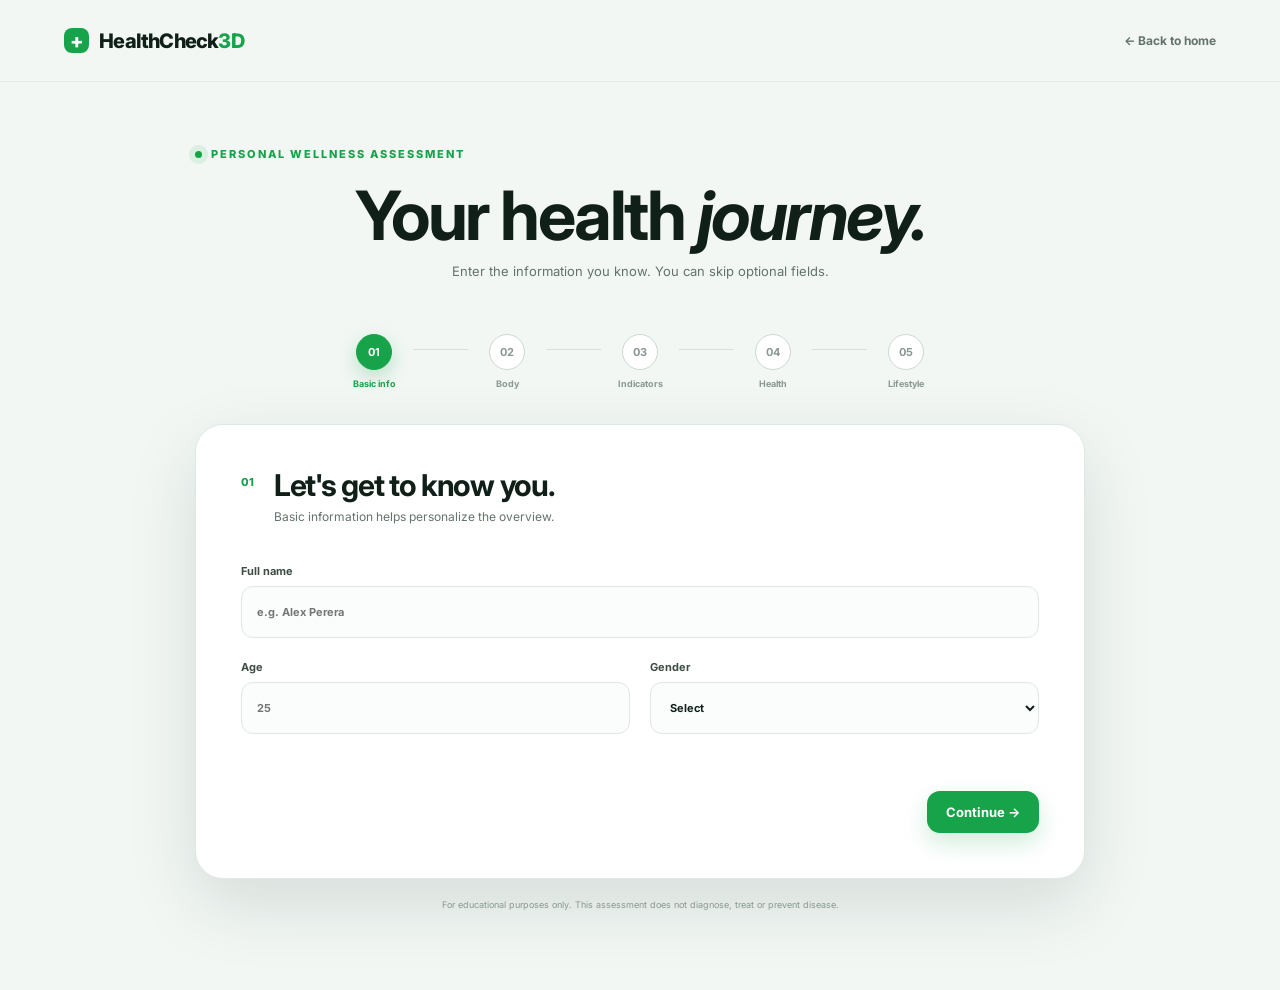
==== backend/src/main/resources/static/health.html @ 6fb9fbba "Commit 3 - Connect health assessment with Spring Boot backend" ====
<!DOCTYPE html>
<html lang="en">
<head>
  <meta charset="UTF-8">
  <meta name="viewport" content="width=device-width, initial-scale=1.0">
  <title>Health Assessment | HealthCheck 3D</title>
  <link rel="preconnect" href="https://fonts.googleapis.com">
  <link rel="preconnect" href="https://fonts.gstatic.com" crossorigin>
  <link href="https://fonts.googleapis.com/css2?family=Inter:wght@400;500;600;700;800&display=swap" rel="stylesheet">
  <link rel="stylesheet" href="style.css">
</head>
<body class="assessment-body">
  <nav class="nav assessment-nav">
    <a class="brand" href="index.html"><span class="brand-mark">+</span> HealthCheck<span>3D</span></a>
    <a class="back-link" href="index.html">← Back to home</a>
  </nav>

  <main class="assessment">
    <div class="assessment-head">
      <div class="eyebrow"><span class="pulse-dot"></span> PERSONAL WELLNESS ASSESSMENT</div>
      <h1>Your health <em>journey.</em></h1>
      <p>Enter the information you know. You can skip optional fields.</p>
    </div>

    <div class="journey">
      <div class="step active" data-step="1"><b>01</b><span>Basic info</span></div>
      <div class="line"></div><div class="step" data-step="2"><b>02</b><span>Body</span></div>
      <div class="line"></div><div class="step" data-step="3"><b>03</b><span>Indicators</span></div>
      <div class="line"></div><div class="step" data-step="4"><b>04</b><span>Health</span></div>
      <div class="line"></div><div class="step" data-step="5"><b>05</b><span>Lifestyle</span></div>
    </div>

    <form id="healthForm" class="health-form">
      <section class="form-step active" data-panel="1">
        <div class="panel-title"><span>01</span><div><h2>Let's get to know you.</h2><p>Basic information helps personalize the overview.</p></div></div>
        <label>Full name <input id="name" type="text" placeholder="e.g. Alex Perera"></label>
        <div class="two-inputs"><label>Age <input id="age" type="number" min="1" max="120" placeholder="25"></label>
        <label>Gender <select id="gender"><option value="">Select</option><option>Male</option><option>Female</option><option>Prefer not to say</option></select></label></div>
        <div class="form-actions"><span></span><button type="button" class="primary-btn next-btn">Continue →</button></div>
      </section>

      <section class="form-step" data-panel="2">
        <div class="panel-title"><span>02</span><div><h2>Your body metrics.</h2><p>These values are used to calculate BMI.</p></div></div>
        <div class="two-inputs"><label>Height <div class="unit-input"><input id="height" type="number" min="50" max="250" placeholder="170"><span>cm</span></div></label>
        <label>Weight <div class="unit-input"><input id="weight" type="number" min="10" max="400" step="0.1" placeholder="65"><span>kg</span></div></label></div>
        <div class="mini-info"><span>⚖</span><p>BMI is a screening measure and should be interpreted with other factors.</p></div>
        <div class="form-actions"><button type="button" class="ghost-btn prev-btn">← Back</button><button type="button" class="primary-btn next-btn">Continue →</button></div>
      </section>

      <section class="form-step" data-panel="3">
        <div class="panel-title"><span>03</span><div><h2>Your health indicators.</h2><p>Optional measurements. Enter values only if you know them.</p></div></div>
        <div class="three-inputs">
          <label>Blood sugar <div class="unit-input"><input id="sugar" type="number" step="0.1" placeholder="e.g. 95"><span>mg/dL</span></div></label>
          <label>Systolic pressure <div class="unit-input"><input id="systolic" type="number" placeholder="120"><span>mmHg</span></div></label>
          <label>Diastolic pressure <div class="unit-input"><input id="diastolic" type="number" placeholder="80"><span>mmHg</span></div></label>
        </div>
        <label>Cholesterol <div class="unit-input"><input id="cholesterol" type="number" placeholder="e.g. 180"><span>mg/dL</span></div></label>
        <div class="form-actions"><button type="button" class="ghost-btn prev-btn">← Back</button><button type="button" class="primary-btn next-btn">Continue →</button></div>
      </section>

      <section class="form-step" data-panel="4">
        <div class="panel-title"><span>04</span><div><h2>Health history.</h2><p>Select any conditions you currently have or have been told about.</p></div></div>
        <div class="condition-select">
          <label class="check-card"><input type="checkbox" name="condition" value="Diabetes"><span>◈</span><b>Diabetes</b></label>
          <label class="check-card"><input type="checkbox" name="condition" value="High Blood Pressure"><span>⌁</span><b>High Blood Pressure</b></label>
          <label class="check-card"><input type="checkbox" name="condition" value="High Cholesterol"><span>◇</span><b>High Cholesterol</b></label>
          <label class="check-card"><input type="checkbox" name="condition" value="Heart Disease"><span>♥</span><b>Heart Disease</b></label>
          <label class="check-card"><input type="checkbox" name="condition" value="Asthma"><span>◌</span><b>Asthma</b></label>
          <label class="check-card"><input type="checkbox" name="condition" value="None"><span>✓</span><b>None of these</b></label>
        </div>
        <div class="form-actions"><button type="button" class="ghost-btn prev-btn">← Back</button><button type="button" class="primary-btn next-btn">Continue →</button></div>
      </section>

      <section class="form-step" data-panel="5">
        <div class="panel-title"><span>05</span><div><h2>Your daily lifestyle.</h2><p>A few habits help make the suggestions more relevant.</p></div></div>
        <div class="choice-group"><h3>Daily physical activity</h3><div class="choice-row">
          <label><input type="radio" name="activity" value="low"> Less than 30 min</label><label><input type="radio" name="activity" value="moderate"> 30–60 min</label><label><input type="radio" name="activity" value="high"> More than 60 min</label>
        </div></div>
        <div class="choice-group"><h3>Sleep per night</h3><div class="choice-row">
          <label><input type="radio" name="sleep" value="low"> Less than 5h</label><label><input type="radio" name="sleep" value="normal"> 5–7h</label><label><input type="radio" name="sleep" value="good"> 7–9h</label><label><input type="radio" name="sleep" value="high"> 9h+</label>
        </div></div>
        <div class="choice-group"><h3>Typical water intake</h3><div class="choice-row">
          <label><input type="radio" name="water" value="low"> Less than 1L</label><label><input type="radio" name="water" value="normal"> 1–2L</label><label><input type="radio" name="water" value="high"> More than 2L</label>
        </div></div>
        <div class="form-actions"><button type="button" class="ghost-btn prev-btn">← Back</button><button type="submit" class="primary-btn">Analyze My Health ↗</button></div>
      </section>
    </form>
    <p class="form-disclaimer">For educational purposes only. This assessment does not diagnose, treat or prevent disease.</p>
  </main>
  <script src="script.js"></script>
</body>
</html>
---- backend/src/main/resources/static/style.css ----
:root{--primary:#16a34a;--primary-dark:#15803d;--accent:#22d3ee;--danger:#dc2626;--warning:#f59e0b;--bg:#f7faf8;--ink:#102019;--muted:#64746b;--line:#dce8e1;--white:#fff;--dark:#07140e;--shadow:0 25px 70px rgba(9,40,23,.12)}
*{box-sizing:border-box;margin:0;padding:0}html{scroll-behavior:smooth}body{font-family:Inter,Arial,sans-serif;background:var(--bg);color:var(--ink);overflow-x:hidden}a{text-decoration:none;color:inherit}button,input,select{font:inherit}.cursor-glow{position:fixed;width:260px;height:260px;border-radius:50%;background:radial-gradient(circle,rgba(34,211,238,.12),transparent 65%);pointer-events:none;transform:translate(-50%,-50%);z-index:0}.nav{height:82px;display:flex;align-items:center;justify-content:space-between;padding:0 5vw;position:relative;z-index:10;background:rgba(247,250,248,.76);backdrop-filter:blur(16px);border-bottom:1px solid rgba(220,232,225,.7)}.brand{font-size:20px;font-weight:800;letter-spacing:-.8px}.brand span:last-child{color:var(--primary)}.brand-mark{display:inline-grid;place-items:center;width:25px;height:25px;border-radius:8px;background:var(--primary);color:white;margin-right:7px}.nav-links{display:flex;gap:28px;color:#5d6c64;font-size:13px;font-weight:600}.nav-links a:hover{color:var(--primary)}.nav-cta,.primary-btn{display:inline-flex;align-items:center;justify-content:center;gap:13px;background:var(--primary);color:white;border:0;border-radius:13px;padding:13px 19px;font-size:13px;font-weight:700;cursor:pointer;box-shadow:0 10px 25px rgba(22,163,74,.2);transition:.25s}.nav-cta:hover,.primary-btn:hover{background:var(--primary-dark);transform:translateY(-2px)}.nav-cta span,.primary-btn span{font-size:17px}.hero{min-height:calc(100vh - 82px);display:grid;grid-template-columns:1fr 1fr;align-items:center;padding:65px 7vw 80px;position:relative;overflow:hidden}.hero:before{content:"";position:absolute;width:620px;height:620px;border-radius:50%;background:radial-gradient(circle,rgba(34,211,238,.1),transparent 68%);right:-130px;top:-100px}.hero-copy{position:relative;z-index:2;max-width:650px}.eyebrow{font-size:11px;font-weight:800;letter-spacing:2px;color:var(--primary);display:flex;align-items:center;gap:9px}.pulse-dot{width:7px;height:7px;border-radius:50%;background:var(--primary);box-shadow:0 0 0 6px rgba(22,163,74,.1);animation:pulse 1.7s infinite}@keyframes pulse{50%{box-shadow:0 0 0 11px rgba(22,163,74,0)}}h1,h2{letter-spacing:-2.5px;line-height:1.02}.hero h1{font-size:clamp(45px,6vw,82px);margin:22px 0}.hero h1 em,h2 em{font-style:normal;color:var(--primary)}.hero-copy>p{font-size:17px;line-height:1.8;color:var(--muted);max-width:590px}.hero-actions{display:flex;gap:20px;align-items:center;margin-top:32px}.text-btn{font-size:13px;font-weight:700;color:#4d5e54}.hero-stats{display:flex;gap:35px;margin-top:65px}.hero-stats div{display:flex;gap:10px;align-items:center}.hero-stats strong{font-size:21px;color:var(--primary)}.hero-stats span{font-size:10px;color:var(--muted);line-height:1.4}.hero-visual{min-height:620px;position:relative;display:grid;place-items:center;perspective:900px}.orb{position:absolute;border-radius:50%;filter:blur(1px)}.orb-one{width:420px;height:420px;background:radial-gradient(circle at 30% 25%,#fff,rgba(34,211,238,.18) 45%,rgba(22,163,74,.12) 70%,transparent 71%);box-shadow:inset -25px -25px 60px rgba(22,163,74,.09),0 40px 100px rgba(21,128,61,.12);animation:float 6s ease-in-out infinite}.orb-two{width:280px;height:280px;border:1px solid rgba(22,163,74,.2);transform:translate(35px,30px);animation:spin 18s linear infinite}@keyframes float{50%{transform:translateY(-18px) rotate(2deg)}}@keyframes spin{to{transform:translate(35px,30px) rotate(360deg)}}.heart-scene{position:relative;z-index:2;width:300px;height:300px;display:grid;place-items:center;transform:rotateX(8deg) rotateY(-8deg);animation:heartFloat 5s ease-in-out infinite}@keyframes heartFloat{50%{transform:rotateX(8deg) rotateY(8deg) translateY(-12px)}}.heart{font-size:180px;color:#e94b62;text-shadow:0 20px 45px rgba(220,38,38,.28);filter:drop-shadow(0 0 20px rgba(220,38,38,.15));animation:beat 1.4s ease-in-out infinite}@keyframes beat{15%{transform:scale(1.06)}30%{transform:scale(1)}45%{transform:scale(1.04)}60%{transform:scale(1)}}.heart-glow{position:absolute;width:190px;height:190px;border-radius:50%;background:rgba(239,68,68,.12);filter:blur(25px)}.ecg{position:absolute;bottom:15px;width:280px;height:45px;display:flex;align-items:center;justify-content:center;gap:0;overflow:hidden;opacity:.75}.ecg:before{content:"";position:absolute;left:-30px;right:-30px;height:2px;background:rgba(22,163,74,.25)}.ecg span{width:36px;height:2px;background:var(--primary);position:relative}.ecg span:nth-child(2){height:30px;width:2px;transform:rotate(18deg)}.ecg span:nth-child(3){height:45px;width:2px;transform:rotate(-24deg)}.ecg span:nth-child(4){height:14px;width:2px;transform:rotate(12deg)}.float-card{position:absolute;z-index:4;display:flex;align-items:center;gap:11px;background:rgba(255,255,255,.78);border:1px solid rgba(255,255,255,.9);backdrop-filter:blur(14px);padding:13px 16px;border-radius:15px;box-shadow:0 20px 50px rgba(18,50,31,.12);animation:floatCard 5s ease-in-out infinite}.float-card>span{font-size:22px}.float-card b{font-size:11px;display:block}.float-card small{font-size:9px;color:var(--muted)}.card-heart{top:17%;left:5%}.card-bmi{right:3%;top:32%;animation-delay:1s}.card-water{left:12%;bottom:16%;animation-delay:2s}@keyframes floatCard{50%{transform:translateY(-9px)}}.section{padding:115px 7vw}.section-tag{font-size:10px;font-weight:800;letter-spacing:2px;color:var(--primary);margin-bottom:35px}.two-col{display:grid;grid-template-columns:1fr 1fr;gap:10%;align-items:end}.two-col h2,.section-heading h2{font-size:clamp(37px,4.5vw,62px)}.two-col p,.section-heading>p{color:var(--muted);line-height:1.8;font-size:15px}.two-col .muted{margin-top:20px;font-size:12px}.feature-grid{display:grid;grid-template-columns:repeat(3,1fr);gap:18px;margin-top:75px}.feature-card{padding:30px;border:1px solid var(--line);border-radius:22px;background:rgba(255,255,255,.65);transition:.3s}.feature-card:hover{transform:translateY(-8px);box-shadow:var(--shadow);border-color:rgba(22,163,74,.3)}.feature-icon{width:44px;height:44px;display:grid;place-items:center;border-radius:14px;background:#e8f7ee;color:var(--primary);font-size:20px;margin-bottom:25px}.feature-card h3{font-size:16px;margin-bottom:10px}.feature-card p{font-size:12px;line-height:1.7;color:var(--muted)}.dark-section{background:var(--dark);color:white;position:relative;overflow:hidden}.dark-section:before{content:"";position:absolute;width:500px;height:500px;border-radius:50%;right:-150px;top:-100px;background:radial-gradient(circle,rgba(34,211,238,.13),transparent 65%)}.light{color:#5ee0b0}.section-heading{display:grid;grid-template-columns:1.05fr .7fr;gap:10%;align-items:end;position:relative;z-index:1}.dark-section .section-heading>p{color:#91a29a}.exercise-grid{display:grid;grid-template-columns:repeat(4,1fr);gap:14px;margin-top:65px;position:relative;z-index:1}.exercise-card{min-height:310px;padding:20px;border-radius:25px;background:linear-gradient(145deg,#10251b,#0b1b13);border:1px solid rgba(255,255,255,.08);display:flex;flex-direction:column;justify-content:space-between;transition:.35s;overflow:hidden}.exercise-card:hover{transform:translateY(-10px) rotateX(2deg);border-color:rgba(94,224,176,.3)}.exercise-art{height:170px;display:grid;place-items:center;font-size:90px;background:radial-gradient(circle,rgba(34,211,238,.12),transparent 65%);border-radius:18px}.exercise-card span{font-size:9px;color:#5ee0b0}.exercise-card h3{font-size:20px;margin:7px 0}.exercise-card p{font-size:11px;color:#91a29a;line-height:1.5}.quote-card{margin:50px auto 0;max-width:700px;text-align:center;position:relative}.quote-card span{font-size:65px;color:#5ee0b0}.quote-card p{font-size:20px;line-height:1.6;color:#d5e3dc}.nutrition{background:#eef8f2}.section-heading{margin-bottom:50px}.food-grid{display:grid;grid-template-columns:repeat(5,1fr);gap:14px}.food-card{padding:25px 20px;background:white;border-radius:20px;border:1px solid var(--line);transition:.3s}.food-card:hover{transform:translateY(-8px);box-shadow:var(--shadow)}.food-card span{font-size:42px}.food-card h3{font-size:14px;margin:20px 0 8px}.food-card p{font-size:10px;color:var(--muted);line-height:1.6}.condition-grid{display:grid;grid-template-columns:repeat(4,1fr);gap:14px}.condition-grid article{padding:28px;border:1px solid var(--line);border-radius:22px;background:white;transition:.3s}.condition-grid article:hover{transform:translateY(-6px)}.condition-grid article>div{font-size:28px;color:var(--danger);margin-bottom:25px}.condition-grid h3{font-size:15px;margin-bottom:10px}.condition-grid p{font-size:11px;color:var(--muted);line-height:1.6}.cta-section{margin:0 7vw 100px;padding:70px 7%;border-radius:30px;background:linear-gradient(135deg,#0b2116,#123a25);color:white;display:flex;align-items:center;justify-content:space-between;gap:30px;overflow:hidden;position:relative}.cta-section:after{content:"";position:absolute;width:300px;height:300px;border-radius:50%;right:-100px;top:-120px;background:rgba(34,211,238,.12)}.cta-section h2{font-size:52px;margin:15px 0}.cta-section p{color:#a8bbb1;font-size:13px}.large{padding:18px 25px;position:relative;z-index:1}footer{padding:30px 7vw;border-top:1px solid var(--line);display:flex;justify-content:space-between;align-items:center;background:white}footer p{font-size:10px;color:var(--muted)}.assessment-body,.result-body{background:#f2f7f4}.assessment-nav{background:rgba(242,247,244,.85)}.back-link{font-size:12px;font-weight:700;color:var(--muted)}.back-link:hover{color:var(--primary)}.assessment{max-width:940px;margin:auto;padding:65px 25px 80px}.assessment-head{text-align:center}.assessment-head h1{font-size:clamp(42px,6vw,68px);margin:20px 0 13px}.assessment-head p{color:var(--muted);font-size:13px}.journey{display:flex;align-items:center;justify-content:center;margin:55px 0 35px}.step{display:flex;flex-direction:column;align-items:center;gap:8px;color:#8a9891;min-width:70px}.step b{width:36px;height:36px;border-radius:50%;display:grid;place-items:center;border:1px solid #cbd8d0;background:white;font-size:11px}.step span{font-size:9px;font-weight:700}.step.active{color:var(--primary)}.step.active b{background:var(--primary);color:white;border-color:var(--primary);box-shadow:0 7px 18px rgba(22,163,74,.25)}.step.done b{background:#dff5e7;color:var(--primary);border-color:#bde7cc}.line{height:1px;width:55px;background:#d4e0d9;margin:0 4px 24px}.health-form{background:white;border:1px solid var(--line);border-radius:28px;box-shadow:var(--shadow);padding:45px}.form-step{display:none;animation:fadeUp .4s ease}.form-step.active{display:block}@keyframes fadeUp{from{opacity:0;transform:translateY(12px)}to{opacity:1;transform:none}}.panel-title{display:flex;gap:20px;align-items:flex-start;margin-bottom:40px}.panel-title>span{font-size:11px;font-weight:800;color:var(--primary);padding-top:5px}.panel-title h2{font-size:30px;letter-spacing:-1.3px}.panel-title p{font-size:12px;color:var(--muted);margin-top:8px}.health-form label{display:block;font-size:11px;font-weight:700;color:#3d4d44;margin-bottom:22px}.health-form input,.health-form select{width:100%;height:52px;border:1px solid var(--line);border-radius:12px;background:#fbfdfc;padding:0 15px;outline:none;color:var(--ink);margin-top:8px}.health-form input:focus,.health-form select:focus{border-color:var(--primary);box-shadow:0 0 0 4px rgba(22,163,74,.08)}.two-inputs{display:grid;grid-template-columns:1fr 1fr;gap:20px}.three-inputs{display:grid;grid-template-columns:repeat(3,1fr);gap:15px}.unit-input{position:relative}.unit-input input{padding-right:75px}.unit-input span{position:absolute;right:13px;bottom:17px;font-size:9px;color:#7c8982}.mini-info{display:flex;gap:10px;padding:14px 16px;background:#eef8f2;border-radius:12px;color:var(--muted);font-size:10px;line-height:1.5;margin:5px 0 20px}.mini-info span{font-size:18px;color:var(--primary)}.form-actions{display:flex;justify-content:space-between;align-items:center;margin-top:35px}.ghost-btn{display:inline-flex;align-items:center;justify-content:center;padding:12px 17px;border-radius:12px;border:1px solid var(--line);background:white;color:#516159;font-size:12px;font-weight:700;cursor:pointer}.ghost-btn:hover{border-color:var(--primary);color:var(--primary)}.condition-select{display:grid;grid-template-columns:repeat(2,1fr);gap:12px}.check-card{display:flex!important;align-items:center;gap:12px;padding:18px!important;border:1px solid var(--line);border-radius:15px;margin:0!important;cursor:pointer;transition:.2s}.check-card:hover{border-color:#9fd8b3}.check-card input{width:16px;height:16px;margin:0}.check-card span{font-size:22px;color:var(--primary)}.check-card b{font-size:12px}.check-card:has(input:checked){background:#eefaf2;border-color:#7ac493}.choice-group{margin-bottom:28px}.choice-group h3{font-size:12px;margin-bottom:13px}.choice-row{display:flex;flex-wrap:wrap;gap:10px}.choice-row label{margin:0!important;padding:13px 15px;border:1px solid var(--line);border-radius:12px;background:#fbfdfc;cursor:pointer;font-size:10px!important;font-weight:600!important}.choice-row label:has(input:checked){background:#eaf8ef;border-color:#72c18d;color:var(--primary)}.choice-row input{width:auto;height:auto;margin:0 5px 0 0}.form-disclaimer{text-align:center;font-size:9px;color:#8a9790;margin-top:20px}.result-main{max-width:1100px;margin:auto;padding:65px 25px 90px}.result-head{display:flex;justify-content:space-between;align-items:end;margin-bottom:40px}.result-head h1{font-size:52px;margin:14px 0}.result-head p{font-size:12px;color:var(--muted)}.result-hero{display:grid;grid-template-columns:330px 1fr;gap:25px;align-items:center}.bmi-ring{width:290px;height:290px;margin:auto;border-radius:50%;display:grid;place-items:center;background:conic-gradient(var(--primary) 0deg,#e5eee8 0deg);position:relative}.bmi-ring:after{content:"";position:absolute;width:230px;height:230px;background:#fff;border-radius:50%}.bmi-ring>div{position:relative;z-index:1;text-align:center}.bmi-ring strong{display:block;font-size:52px;letter-spacing:-3px}.bmi-ring span{display:block;font-size:10px;color:var(--muted);font-weight:800;letter-spacing:1px}.bmi-ring small{display:inline-block;margin-top:12px;padding:6px 10px;background:#eaf8ef;color:var(--primary);border-radius:20px;font-size:10px;font-weight:800}.metrics{display:grid;grid-template-columns:1fr 1fr;gap:13px}.metrics div{background:white;border:1px solid var(--line);border-radius:17px;padding:22px}.metrics span{font-size:10px;color:var(--muted);display:block;margin-bottom:9px}.metrics strong{font-size:16px}.result-grid{display:grid;grid-template-columns:repeat(3,1fr);gap:15px;margin-top:35px}.result-card{background:white;border:1px solid var(--line);border-radius:22px;padding:25px}.result-card-head{display:flex;gap:13px;align-items:center;margin-bottom:20px}.result-card-head>span{font-size:28px}.result-card h2{font-size:17px;letter-spacing:-.6px}.result-card-head p{font-size:9px;color:var(--muted);margin-top:4px}.result-card ul{list-style:none}.result-card li{font-size:11px;line-height:1.55;padding:11px 0;border-top:1px solid #edf2ef;color:#526159}.result-card li:before{content:"✓";color:var(--primary);font-weight:800;margin-right:8px}.advice-card{margin-top:15px;background:#0d281a;color:white;border-radius:22px;padding:27px;display:flex;gap:17px;align-items:flex-start}.advice-icon{width:40px;height:40px;border-radius:12px;background:rgba(94,224,176,.15);display:grid;place-items:center;color:#5ee0b0}.advice-card h2{font-size:17px;letter-spacing:-.5px;margin-bottom:7px}.advice-card p{font-size:11px;color:#a7b9ae;line-height:1.6}.medical-warning{margin-top:15px;padding:20px;background:#fff8e8;border:1px solid #f2dfac;border-radius:17px;color:#705b27}.medical-warning strong{font-size:11px}.medical-warning p{font-size:10px;line-height:1.7;margin-top:8px}.result-body footer{margin-top:0}@media(max-width:900px){.nav-links{display:none}.hero{grid-template-columns:1fr;padding-top:50px}.hero-visual{min-height:500px}.feature-grid,.exercise-grid,.condition-grid{grid-template-columns:repeat(2,1fr)}.food-grid{grid-template-columns:repeat(3,1fr)}.section-heading,.two-col{grid-template-columns:1fr;gap:25px}.result-hero{grid-template-columns:1fr}.result-grid{grid-template-columns:1fr}.result-head{align-items:start}.three-inputs{grid-template-columns:1fr}.journey{overflow-x:auto;justify-content:flex-start;padding-bottom:8px}.line{min-width:30px}.cta-section{flex-direction:column;align-items:flex-start}.cta-section h2{font-size:42px}}@media(max-width:600px){.nav{padding:0 18px;height:70px}.nav-cta{padding:10px 12px;font-size:10px}.hero{padding:45px 20px}.hero h1{font-size:43px}.hero-copy>p{font-size:14px}.hero-stats{gap:15px;margin-top:40px}.hero-visual{min-height:420px;transform:scale(.82)}.card-heart{left:-3%}.card-bmi{right:-3%}.card-water{left:3%}.section{padding:80px 20px}.two-col h2,.section-heading h2{font-size:38px}.feature-grid,.exercise-grid,.condition-grid,.food-grid,.condition-select,.two-inputs{grid-template-columns:1fr}.health-form{padding:25px 18px}.assessment{padding:45px 15px}.panel-title h2{font-size:24px}.step span{display:none}.result-main{padding:45px 15px}.result-head{display:block}.result-head h1{font-size:40px}.result-head .ghost-btn{margin-top:20px}.metrics{grid-template-columns:1fr 1fr}.bmi-ring{width:250px;height:250px}.bmi-ring:after{width:198px;height:198px}.cta-section{margin:0 20px 70px;padding:45px 30px}.cta-section h2{font-size:38px}footer{padding:25px 20px;display:block}footer p{margin-top:12px}.choice-row{display:grid;grid-template-columns:1fr}.choice-row label{width:100%}}
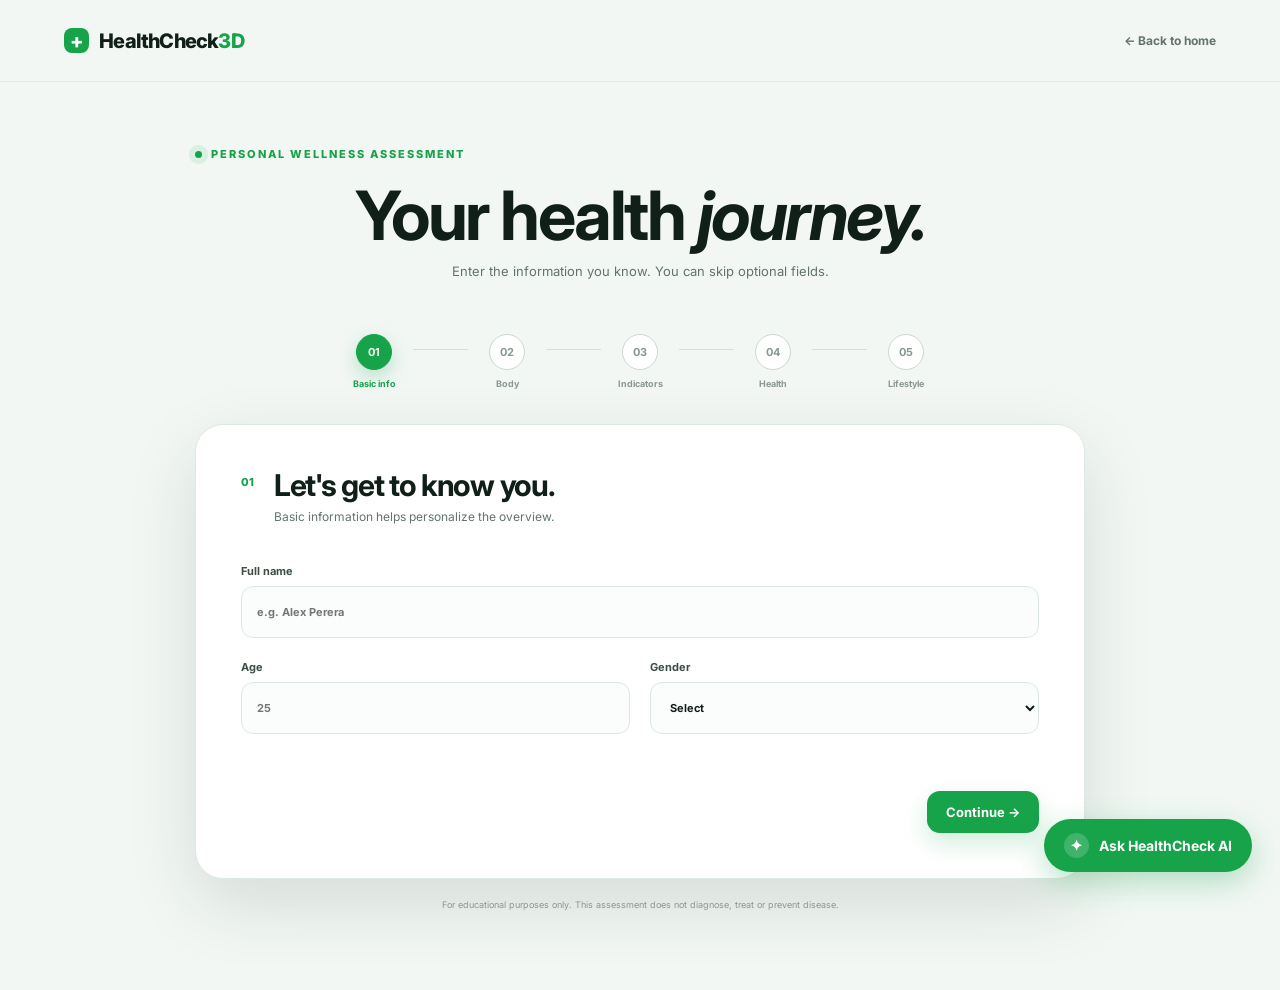
==== commit c5e929d6: "Add HealthCheck AI chatbot" ====
--- a/backend/src/main/resources/static/health.html
+++ b/backend/src/main/resources/static/health.html
@@ -88,5 +88,6 @@
     <p class="form-disclaimer">For educational purposes only. This assessment does not diagnose, treat or prevent disease.</p>
   </main>
   <script src="script.js"></script>
+  <script src="chatbot.js"></script>
 </body>
 </html>
--- a/backend/src/main/resources/static/style.css
+++ b/backend/src/main/resources/static/style.css
@@ -1,2 +1,353 @@
 :root{--primary:#16a34a;--primary-dark:#15803d;--accent:#22d3ee;--danger:#dc2626;--warning:#f59e0b;--bg:#f7faf8;--ink:#102019;--muted:#64746b;--line:#dce8e1;--white:#fff;--dark:#07140e;--shadow:0 25px 70px rgba(9,40,23,.12)}
 *{box-sizing:border-box;margin:0;padding:0}html{scroll-behavior:smooth}body{font-family:Inter,Arial,sans-serif;background:var(--bg);color:var(--ink);overflow-x:hidden}a{text-decoration:none;color:inherit}button,input,select{font:inherit}.cursor-glow{position:fixed;width:260px;height:260px;border-radius:50%;background:radial-gradient(circle,rgba(34,211,238,.12),transparent 65%);pointer-events:none;transform:translate(-50%,-50%);z-index:0}.nav{height:82px;display:flex;align-items:center;justify-content:space-between;padding:0 5vw;position:relative;z-index:10;background:rgba(247,250,248,.76);backdrop-filter:blur(16px);border-bottom:1px solid rgba(220,232,225,.7)}.brand{font-size:20px;font-weight:800;letter-spacing:-.8px}.brand span:last-child{color:var(--primary)}.brand-mark{display:inline-grid;place-items:center;width:25px;height:25px;border-radius:8px;background:var(--primary);color:white;margin-right:7px}.nav-links{display:flex;gap:28px;color:#5d6c64;font-size:13px;font-weight:600}.nav-links a:hover{color:var(--primary)}.nav-cta,.primary-btn{display:inline-flex;align-items:center;justify-content:center;gap:13px;background:var(--primary);color:white;border:0;border-radius:13px;padding:13px 19px;font-size:13px;font-weight:700;cursor:pointer;box-shadow:0 10px 25px rgba(22,163,74,.2);transition:.25s}.nav-cta:hover,.primary-btn:hover{background:var(--primary-dark);transform:translateY(-2px)}.nav-cta span,.primary-btn span{font-size:17px}.hero{min-height:calc(100vh - 82px);display:grid;grid-template-columns:1fr 1fr;align-items:center;padding:65px 7vw 80px;position:relative;overflow:hidden}.hero:before{content:"";position:absolute;width:620px;height:620px;border-radius:50%;background:radial-gradient(circle,rgba(34,211,238,.1),transparent 68%);right:-130px;top:-100px}.hero-copy{position:relative;z-index:2;max-width:650px}.eyebrow{font-size:11px;font-weight:800;letter-spacing:2px;color:var(--primary);display:flex;align-items:center;gap:9px}.pulse-dot{width:7px;height:7px;border-radius:50%;background:var(--primary);box-shadow:0 0 0 6px rgba(22,163,74,.1);animation:pulse 1.7s infinite}@keyframes pulse{50%{box-shadow:0 0 0 11px rgba(22,163,74,0)}}h1,h2{letter-spacing:-2.5px;line-height:1.02}.hero h1{font-size:clamp(45px,6vw,82px);margin:22px 0}.hero h1 em,h2 em{font-style:normal;color:var(--primary)}.hero-copy>p{font-size:17px;line-height:1.8;color:var(--muted);max-width:590px}.hero-actions{display:flex;gap:20px;align-items:center;margin-top:32px}.text-btn{font-size:13px;font-weight:700;color:#4d5e54}.hero-stats{display:flex;gap:35px;margin-top:65px}.hero-stats div{display:flex;gap:10px;align-items:center}.hero-stats strong{font-size:21px;color:var(--primary)}.hero-stats span{font-size:10px;color:var(--muted);line-height:1.4}.hero-visual{min-height:620px;position:relative;display:grid;place-items:center;perspective:900px}.orb{position:absolute;border-radius:50%;filter:blur(1px)}.orb-one{width:420px;height:420px;background:radial-gradient(circle at 30% 25%,#fff,rgba(34,211,238,.18) 45%,rgba(22,163,74,.12) 70%,transparent 71%);box-shadow:inset -25px -25px 60px rgba(22,163,74,.09),0 40px 100px rgba(21,128,61,.12);animation:float 6s ease-in-out infinite}.orb-two{width:280px;height:280px;border:1px solid rgba(22,163,74,.2);transform:translate(35px,30px);animation:spin 18s linear infinite}@keyframes float{50%{transform:translateY(-18px) rotate(2deg)}}@keyframes spin{to{transform:translate(35px,30px) rotate(360deg)}}.heart-scene{position:relative;z-index:2;width:300px;height:300px;display:grid;place-items:center;transform:rotateX(8deg) rotateY(-8deg);animation:heartFloat 5s ease-in-out infinite}@keyframes heartFloat{50%{transform:rotateX(8deg) rotateY(8deg) translateY(-12px)}}.heart{font-size:180px;color:#e94b62;text-shadow:0 20px 45px rgba(220,38,38,.28);filter:drop-shadow(0 0 20px rgba(220,38,38,.15));animation:beat 1.4s ease-in-out infinite}@keyframes beat{15%{transform:scale(1.06)}30%{transform:scale(1)}45%{transform:scale(1.04)}60%{transform:scale(1)}}.heart-glow{position:absolute;width:190px;height:190px;border-radius:50%;background:rgba(239,68,68,.12);filter:blur(25px)}.ecg{position:absolute;bottom:15px;width:280px;height:45px;display:flex;align-items:center;justify-content:center;gap:0;overflow:hidden;opacity:.75}.ecg:before{content:"";position:absolute;left:-30px;right:-30px;height:2px;background:rgba(22,163,74,.25)}.ecg span{width:36px;height:2px;background:var(--primary);position:relative}.ecg span:nth-child(2){height:30px;width:2px;transform:rotate(18deg)}.ecg span:nth-child(3){height:45px;width:2px;transform:rotate(-24deg)}.ecg span:nth-child(4){height:14px;width:2px;transform:rotate(12deg)}.float-card{position:absolute;z-index:4;display:flex;align-items:center;gap:11px;background:rgba(255,255,255,.78);border:1px solid rgba(255,255,255,.9);backdrop-filter:blur(14px);padding:13px 16px;border-radius:15px;box-shadow:0 20px 50px rgba(18,50,31,.12);animation:floatCard 5s ease-in-out infinite}.float-card>span{font-size:22px}.float-card b{font-size:11px;display:block}.float-card small{font-size:9px;color:var(--muted)}.card-heart{top:17%;left:5%}.card-bmi{right:3%;top:32%;animation-delay:1s}.card-water{left:12%;bottom:16%;animation-delay:2s}@keyframes floatCard{50%{transform:translateY(-9px)}}.section{padding:115px 7vw}.section-tag{font-size:10px;font-weight:800;letter-spacing:2px;color:var(--primary);margin-bottom:35px}.two-col{display:grid;grid-template-columns:1fr 1fr;gap:10%;align-items:end}.two-col h2,.section-heading h2{font-size:clamp(37px,4.5vw,62px)}.two-col p,.section-heading>p{color:var(--muted);line-height:1.8;font-size:15px}.two-col .muted{margin-top:20px;font-size:12px}.feature-grid{display:grid;grid-template-columns:repeat(3,1fr);gap:18px;margin-top:75px}.feature-card{padding:30px;border:1px solid var(--line);border-radius:22px;background:rgba(255,255,255,.65);transition:.3s}.feature-card:hover{transform:translateY(-8px);box-shadow:var(--shadow);border-color:rgba(22,163,74,.3)}.feature-icon{width:44px;height:44px;display:grid;place-items:center;border-radius:14px;background:#e8f7ee;color:var(--primary);font-size:20px;margin-bottom:25px}.feature-card h3{font-size:16px;margin-bottom:10px}.feature-card p{font-size:12px;line-height:1.7;color:var(--muted)}.dark-section{background:var(--dark);color:white;position:relative;overflow:hidden}.dark-section:before{content:"";position:absolute;width:500px;height:500px;border-radius:50%;right:-150px;top:-100px;background:radial-gradient(circle,rgba(34,211,238,.13),transparent 65%)}.light{color:#5ee0b0}.section-heading{display:grid;grid-template-columns:1.05fr .7fr;gap:10%;align-items:end;position:relative;z-index:1}.dark-section .section-heading>p{color:#91a29a}.exercise-grid{display:grid;grid-template-columns:repeat(4,1fr);gap:14px;margin-top:65px;position:relative;z-index:1}.exercise-card{min-height:310px;padding:20px;border-radius:25px;background:linear-gradient(145deg,#10251b,#0b1b13);border:1px solid rgba(255,255,255,.08);display:flex;flex-direction:column;justify-content:space-between;transition:.35s;overflow:hidden}.exercise-card:hover{transform:translateY(-10px) rotateX(2deg);border-color:rgba(94,224,176,.3)}.exercise-art{height:170px;display:grid;place-items:center;font-size:90px;background:radial-gradient(circle,rgba(34,211,238,.12),transparent 65%);border-radius:18px}.exercise-card span{font-size:9px;color:#5ee0b0}.exercise-card h3{font-size:20px;margin:7px 0}.exercise-card p{font-size:11px;color:#91a29a;line-height:1.5}.quote-card{margin:50px auto 0;max-width:700px;text-align:center;position:relative}.quote-card span{font-size:65px;color:#5ee0b0}.quote-card p{font-size:20px;line-height:1.6;color:#d5e3dc}.nutrition{background:#eef8f2}.section-heading{margin-bottom:50px}.food-grid{display:grid;grid-template-columns:repeat(5,1fr);gap:14px}.food-card{padding:25px 20px;background:white;border-radius:20px;border:1px solid var(--line);transition:.3s}.food-card:hover{transform:translateY(-8px);box-shadow:var(--shadow)}.food-card span{font-size:42px}.food-card h3{font-size:14px;margin:20px 0 8px}.food-card p{font-size:10px;color:var(--muted);line-height:1.6}.condition-grid{display:grid;grid-template-columns:repeat(4,1fr);gap:14px}.condition-grid article{padding:28px;border:1px solid var(--line);border-radius:22px;background:white;transition:.3s}.condition-grid article:hover{transform:translateY(-6px)}.condition-grid article>div{font-size:28px;color:var(--danger);margin-bottom:25px}.condition-grid h3{font-size:15px;margin-bottom:10px}.condition-grid p{font-size:11px;color:var(--muted);line-height:1.6}.cta-section{margin:0 7vw 100px;padding:70px 7%;border-radius:30px;background:linear-gradient(135deg,#0b2116,#123a25);color:white;display:flex;align-items:center;justify-content:space-between;gap:30px;overflow:hidden;position:relative}.cta-section:after{content:"";position:absolute;width:300px;height:300px;border-radius:50%;right:-100px;top:-120px;background:rgba(34,211,238,.12)}.cta-section h2{font-size:52px;margin:15px 0}.cta-section p{color:#a8bbb1;font-size:13px}.large{padding:18px 25px;position:relative;z-index:1}footer{padding:30px 7vw;border-top:1px solid var(--line);display:flex;justify-content:space-between;align-items:center;background:white}footer p{font-size:10px;color:var(--muted)}.assessment-body,.result-body{background:#f2f7f4}.assessment-nav{background:rgba(242,247,244,.85)}.back-link{font-size:12px;font-weight:700;color:var(--muted)}.back-link:hover{color:var(--primary)}.assessment{max-width:940px;margin:auto;padding:65px 25px 80px}.assessment-head{text-align:center}.assessment-head h1{font-size:clamp(42px,6vw,68px);margin:20px 0 13px}.assessment-head p{color:var(--muted);font-size:13px}.journey{display:flex;align-items:center;justify-content:center;margin:55px 0 35px}.step{display:flex;flex-direction:column;align-items:center;gap:8px;color:#8a9891;min-width:70px}.step b{width:36px;height:36px;border-radius:50%;display:grid;place-items:center;border:1px solid #cbd8d0;background:white;font-size:11px}.step span{font-size:9px;font-weight:700}.step.active{color:var(--primary)}.step.active b{background:var(--primary);color:white;border-color:var(--primary);box-shadow:0 7px 18px rgba(22,163,74,.25)}.step.done b{background:#dff5e7;color:var(--primary);border-color:#bde7cc}.line{height:1px;width:55px;background:#d4e0d9;margin:0 4px 24px}.health-form{background:white;border:1px solid var(--line);border-radius:28px;box-shadow:var(--shadow);padding:45px}.form-step{display:none;animation:fadeUp .4s ease}.form-step.active{display:block}@keyframes fadeUp{from{opacity:0;transform:translateY(12px)}to{opacity:1;transform:none}}.panel-title{display:flex;gap:20px;align-items:flex-start;margin-bottom:40px}.panel-title>span{font-size:11px;font-weight:800;color:var(--primary);padding-top:5px}.panel-title h2{font-size:30px;letter-spacing:-1.3px}.panel-title p{font-size:12px;color:var(--muted);margin-top:8px}.health-form label{display:block;font-size:11px;font-weight:700;color:#3d4d44;margin-bottom:22px}.health-form input,.health-form select{width:100%;height:52px;border:1px solid var(--line);border-radius:12px;background:#fbfdfc;padding:0 15px;outline:none;color:var(--ink);margin-top:8px}.health-form input:focus,.health-form select:focus{border-color:var(--primary);box-shadow:0 0 0 4px rgba(22,163,74,.08)}.two-inputs{display:grid;grid-template-columns:1fr 1fr;gap:20px}.three-inputs{display:grid;grid-template-columns:repeat(3,1fr);gap:15px}.unit-input{position:relative}.unit-input input{padding-right:75px}.unit-input span{position:absolute;right:13px;bottom:17px;font-size:9px;color:#7c8982}.mini-info{display:flex;gap:10px;padding:14px 16px;background:#eef8f2;border-radius:12px;color:var(--muted);font-size:10px;line-height:1.5;margin:5px 0 20px}.mini-info span{font-size:18px;color:var(--primary)}.form-actions{display:flex;justify-content:space-between;align-items:center;margin-top:35px}.ghost-btn{display:inline-flex;align-items:center;justify-content:center;padding:12px 17px;border-radius:12px;border:1px solid var(--line);background:white;color:#516159;font-size:12px;font-weight:700;cursor:pointer}.ghost-btn:hover{border-color:var(--primary);color:var(--primary)}.condition-select{display:grid;grid-template-columns:repeat(2,1fr);gap:12px}.check-card{display:flex!important;align-items:center;gap:12px;padding:18px!important;border:1px solid var(--line);border-radius:15px;margin:0!important;cursor:pointer;transition:.2s}.check-card:hover{border-color:#9fd8b3}.check-card input{width:16px;height:16px;margin:0}.check-card span{font-size:22px;color:var(--primary)}.check-card b{font-size:12px}.check-card:has(input:checked){background:#eefaf2;border-color:#7ac493}.choice-group{margin-bottom:28px}.choice-group h3{font-size:12px;margin-bottom:13px}.choice-row{display:flex;flex-wrap:wrap;gap:10px}.choice-row label{margin:0!important;padding:13px 15px;border:1px solid var(--line);border-radius:12px;background:#fbfdfc;cursor:pointer;font-size:10px!important;font-weight:600!important}.choice-row label:has(input:checked){background:#eaf8ef;border-color:#72c18d;color:var(--primary)}.choice-row input{width:auto;height:auto;margin:0 5px 0 0}.form-disclaimer{text-align:center;font-size:9px;color:#8a9790;margin-top:20px}.result-main{max-width:1100px;margin:auto;padding:65px 25px 90px}.result-head{display:flex;justify-content:space-between;align-items:end;margin-bottom:40px}.result-head h1{font-size:52px;margin:14px 0}.result-head p{font-size:12px;color:var(--muted)}.result-hero{display:grid;grid-template-columns:330px 1fr;gap:25px;align-items:center}.bmi-ring{width:290px;height:290px;margin:auto;border-radius:50%;display:grid;place-items:center;background:conic-gradient(var(--primary) 0deg,#e5eee8 0deg);position:relative}.bmi-ring:after{content:"";position:absolute;width:230px;height:230px;background:#fff;border-radius:50%}.bmi-ring>div{position:relative;z-index:1;text-align:center}.bmi-ring strong{display:block;font-size:52px;letter-spacing:-3px}.bmi-ring span{display:block;font-size:10px;color:var(--muted);font-weight:800;letter-spacing:1px}.bmi-ring small{display:inline-block;margin-top:12px;padding:6px 10px;background:#eaf8ef;color:var(--primary);border-radius:20px;font-size:10px;font-weight:800}.metrics{display:grid;grid-template-columns:1fr 1fr;gap:13px}.metrics div{background:white;border:1px solid var(--line);border-radius:17px;padding:22px}.metrics span{font-size:10px;color:var(--muted);display:block;margin-bottom:9px}.metrics strong{font-size:16px}.result-grid{display:grid;grid-template-columns:repeat(3,1fr);gap:15px;margin-top:35px}.result-card{background:white;border:1px solid var(--line);border-radius:22px;padding:25px}.result-card-head{display:flex;gap:13px;align-items:center;margin-bottom:20px}.result-card-head>span{font-size:28px}.result-card h2{font-size:17px;letter-spacing:-.6px}.result-card-head p{font-size:9px;color:var(--muted);margin-top:4px}.result-card ul{list-style:none}.result-card li{font-size:11px;line-height:1.55;padding:11px 0;border-top:1px solid #edf2ef;color:#526159}.result-card li:before{content:"✓";color:var(--primary);font-weight:800;margin-right:8px}.advice-card{margin-top:15px;background:#0d281a;color:white;border-radius:22px;padding:27px;display:flex;gap:17px;align-items:flex-start}.advice-icon{width:40px;height:40px;border-radius:12px;background:rgba(94,224,176,.15);display:grid;place-items:center;color:#5ee0b0}.advice-card h2{font-size:17px;letter-spacing:-.5px;margin-bottom:7px}.advice-card p{font-size:11px;color:#a7b9ae;line-height:1.6}.medical-warning{margin-top:15px;padding:20px;background:#fff8e8;border:1px solid #f2dfac;border-radius:17px;color:#705b27}.medical-warning strong{font-size:11px}.medical-warning p{font-size:10px;line-height:1.7;margin-top:8px}.result-body footer{margin-top:0}@media(max-width:900px){.nav-links{display:none}.hero{grid-template-columns:1fr;padding-top:50px}.hero-visual{min-height:500px}.feature-grid,.exercise-grid,.condition-grid{grid-template-columns:repeat(2,1fr)}.food-grid{grid-template-columns:repeat(3,1fr)}.section-heading,.two-col{grid-template-columns:1fr;gap:25px}.result-hero{grid-template-columns:1fr}.result-grid{grid-template-columns:1fr}.result-head{align-items:start}.three-inputs{grid-template-columns:1fr}.journey{overflow-x:auto;justify-content:flex-start;padding-bottom:8px}.line{min-width:30px}.cta-section{flex-direction:column;align-items:flex-start}.cta-section h2{font-size:42px}}@media(max-width:600px){.nav{padding:0 18px;height:70px}.nav-cta{padding:10px 12px;font-size:10px}.hero{padding:45px 20px}.hero h1{font-size:43px}.hero-copy>p{font-size:14px}.hero-stats{gap:15px;margin-top:40px}.hero-visual{min-height:420px;transform:scale(.82)}.card-heart{left:-3%}.card-bmi{right:-3%}.card-water{left:3%}.section{padding:80px 20px}.two-col h2,.section-heading h2{font-size:38px}.feature-grid,.exercise-grid,.condition-grid,.food-grid,.condition-select,.two-inputs{grid-template-columns:1fr}.health-form{padding:25px 18px}.assessment{padding:45px 15px}.panel-title h2{font-size:24px}.step span{display:none}.result-main{padding:45px 15px}.result-head{display:block}.result-head h1{font-size:40px}.result-head .ghost-btn{margin-top:20px}.metrics{grid-template-columns:1fr 1fr}.bmi-ring{width:250px;height:250px}.bmi-ring:after{width:198px;height:198px}.cta-section{margin:0 20px 70px;padding:45px 30px}.cta-section h2{font-size:38px}footer{padding:25px 20px;display:block}footer p{margin-top:12px}.choice-row{display:grid;grid-template-columns:1fr}.choice-row label{width:100%}}
+
+
+/* =========================
+   HEALTHCHECK AI CHATBOT
+   ========================= */
+
+.ai-chat-button {
+    position: fixed;
+    right: 28px;
+    bottom: 28px;
+    z-index: 9999;
+
+    display: flex;
+    align-items: center;
+    gap: 10px;
+
+    padding: 14px 20px;
+    border: none;
+    border-radius: 50px;
+
+    background: #16a34a;
+    color: white;
+
+    font-family: 'Inter', sans-serif;
+    font-size: 14px;
+    font-weight: 700;
+
+    cursor: pointer;
+
+    box-shadow: 0 10px 30px rgba(22, 163, 74, 0.30);
+
+    transition: all 0.25s ease;
+}
+
+.ai-chat-button:hover {
+    transform: translateY(-3px);
+    box-shadow: 0 14px 35px rgba(22, 163, 74, 0.40);
+}
+
+.ai-icon {
+    width: 25px;
+    height: 25px;
+
+    display: flex;
+    align-items: center;
+    justify-content: center;
+
+    border-radius: 50%;
+
+    background: rgba(255, 255, 255, 0.18);
+
+    font-size: 15px;
+}
+
+
+/* Chat Window */
+
+.ai-chatbot {
+    position: fixed;
+    right: 28px;
+    bottom: 90px;
+
+    width: 370px;
+    max-width: calc(100vw - 40px);
+    height: 520px;
+
+    background: #ffffff;
+    border-radius: 22px;
+
+    box-shadow: 0 20px 60px rgba(0, 0, 0, 0.18);
+
+    z-index: 10000;
+
+    display: none;
+    flex-direction: column;
+    overflow: hidden;
+
+    border: 1px solid #e5e7eb;
+}
+
+/* SHOW CHATBOX WHEN OPEN */
+.ai-chatbot.open {
+    display: flex;
+}
+
+/* Header */
+
+.ai-chat-header {
+    padding: 17px 18px;
+
+    display: flex;
+    align-items: center;
+    justify-content: space-between;
+
+    background: #16a34a;
+    color: white;
+}
+
+.ai-header-info {
+    display: flex;
+    align-items: center;
+    gap: 11px;
+}
+
+.ai-avatar {
+    width: 40px;
+    height: 40px;
+
+    display: flex;
+    align-items: center;
+    justify-content: center;
+
+    background: rgba(255,255,255,0.18);
+    border-radius: 50%;
+
+    font-size: 20px;
+}
+
+.ai-header-info strong {
+    display: block;
+    font-size: 14px;
+}
+
+.ai-header-info small {
+    display: flex;
+    align-items: center;
+    gap: 5px;
+
+    margin-top: 3px;
+
+    font-size: 11px;
+    opacity: 0.9;
+}
+
+.online-dot {
+    width: 7px;
+    height: 7px;
+
+    border-radius: 50%;
+    background: #bbf7d0;
+}
+
+.ai-close {
+    width: 32px;
+    height: 32px;
+
+    border: none;
+    background: transparent;
+    color: white;
+
+    font-size: 25px;
+    cursor: pointer;
+}
+
+
+/* Messages */
+
+.ai-chat-messages {
+    flex: 1;
+
+    padding: 18px;
+
+    overflow-y: auto;
+
+    background: #f8fafc;
+}
+
+.ai-message {
+    display: flex;
+    gap: 9px;
+    margin-bottom: 15px;
+}
+
+.message-avatar {
+    flex-shrink: 0;
+
+    width: 30px;
+    height: 30px;
+
+    display: flex;
+    align-items: center;
+    justify-content: center;
+
+    border-radius: 50%;
+
+    background: #16a34a;
+    color: white;
+
+    font-size: 10px;
+    font-weight: 700;
+}
+
+.message-content {
+    max-width: 80%;
+
+    padding: 11px 13px;
+
+    border-radius: 14px;
+    border-top-left-radius: 4px;
+
+    background: white;
+
+    color: #374151;
+
+    font-size: 13px;
+    line-height: 1.5;
+
+    box-shadow: 0 2px 8px rgba(0,0,0,0.04);
+}
+
+.message-content p {
+    margin: 0 0 7px;
+}
+
+.message-content p:last-child {
+    margin-bottom: 0;
+}
+
+
+/* Suggestions */
+
+.ai-suggestions {
+    display: flex;
+    gap: 7px;
+
+    padding: 10px 14px;
+
+    overflow-x: auto;
+
+    background: white;
+
+    border-top: 1px solid #eef0f2;
+}
+
+.ai-suggestions button {
+    flex-shrink: 0;
+
+    padding: 7px 11px;
+
+    border: 1px solid #d1d5db;
+    border-radius: 20px;
+
+    background: white;
+
+    color: #374151;
+
+    font-size: 11px;
+    cursor: pointer;
+}
+
+.ai-suggestions button:hover {
+    border-color: #16a34a;
+    color: #16a34a;
+}
+
+
+/* Input */
+
+.ai-input-area {
+    display: flex;
+    align-items: center;
+    gap: 8px;
+
+    padding: 12px;
+
+    background: white;
+
+    border-top: 1px solid #eef0f2;
+}
+#aiInput {
+    flex: 1;
+    width: 100%;
+    min-width: 0;
+
+    resize: none;
+
+    min-height: 40px;
+    max-height: 80px;
+
+    padding: 11px 13px;
+
+    border: 1px solid #d1d5db;
+    border-radius: 12px;
+
+    outline: none;
+
+    font-family: 'Inter', sans-serif;
+    font-size: 13px;
+    box-sizing: border-box;
+}
+
+#aiInput:focus {
+    border-color: #16a34a;
+}
+
+#aiSend {
+    width: 42px;
+    height: 42px;
+
+    flex-shrink: 0;
+
+    border: none;
+    border-radius: 12px;
+
+    background: #16a34a;
+    color: white;
+
+    font-size: 17px;
+
+    cursor: pointer;
+}
+
+#aiSend:hover {
+    background: #15803d;
+}
+
+
+/* Disclaimer */
+
+.ai-disclaimer {
+    padding: 7px 12px;
+
+    text-align: center;
+
+    background: white;
+
+    color: #9ca3af;
+
+    font-size: 9px;
+}
+
+
+/* Mobile */
+
+@media (max-width: 600px) {
+
+    .ai-chat-button {
+        right: 16px;
+        bottom: 18px;
+
+        padding: 13px 17px;
+    }
+
+    .ai-chatbot {
+        right: 12px;
+        bottom: 75px;
+
+        width: calc(100vw - 24px);
+        height: 500px;
+    }
+}
